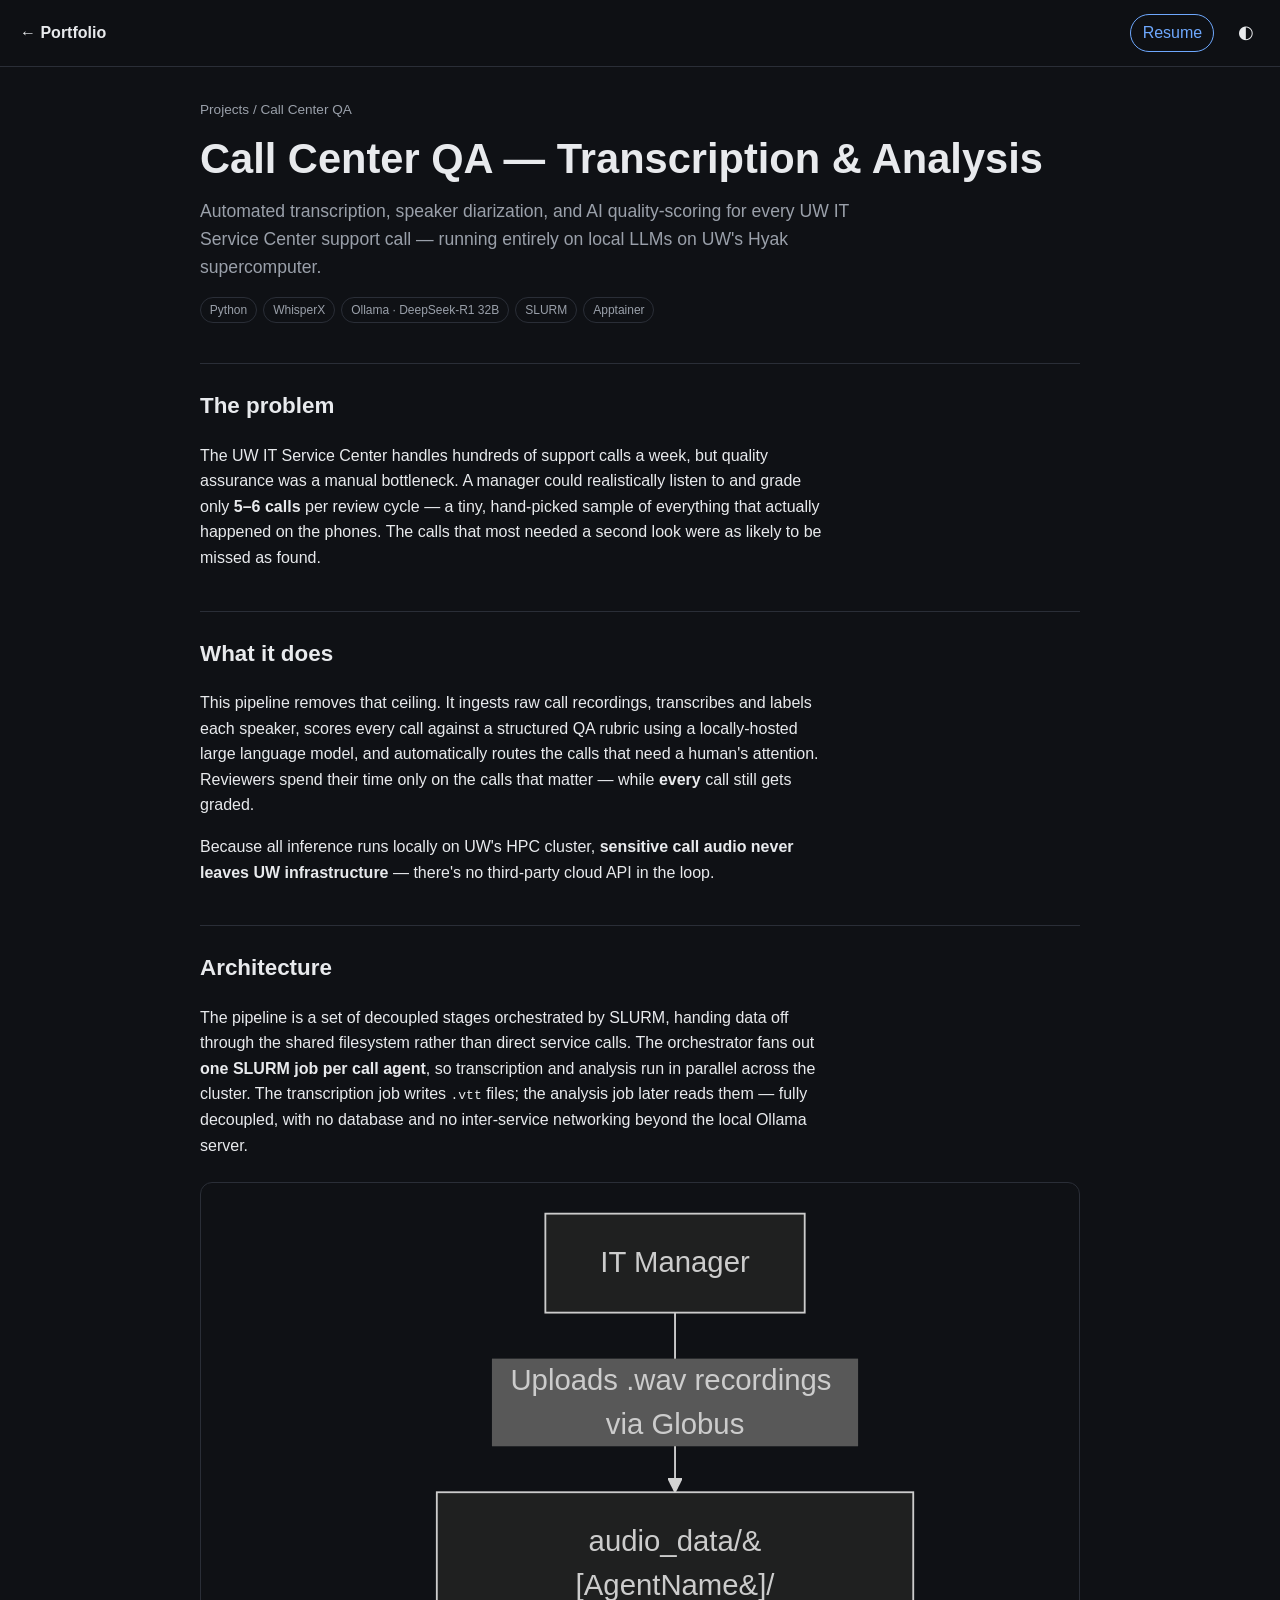
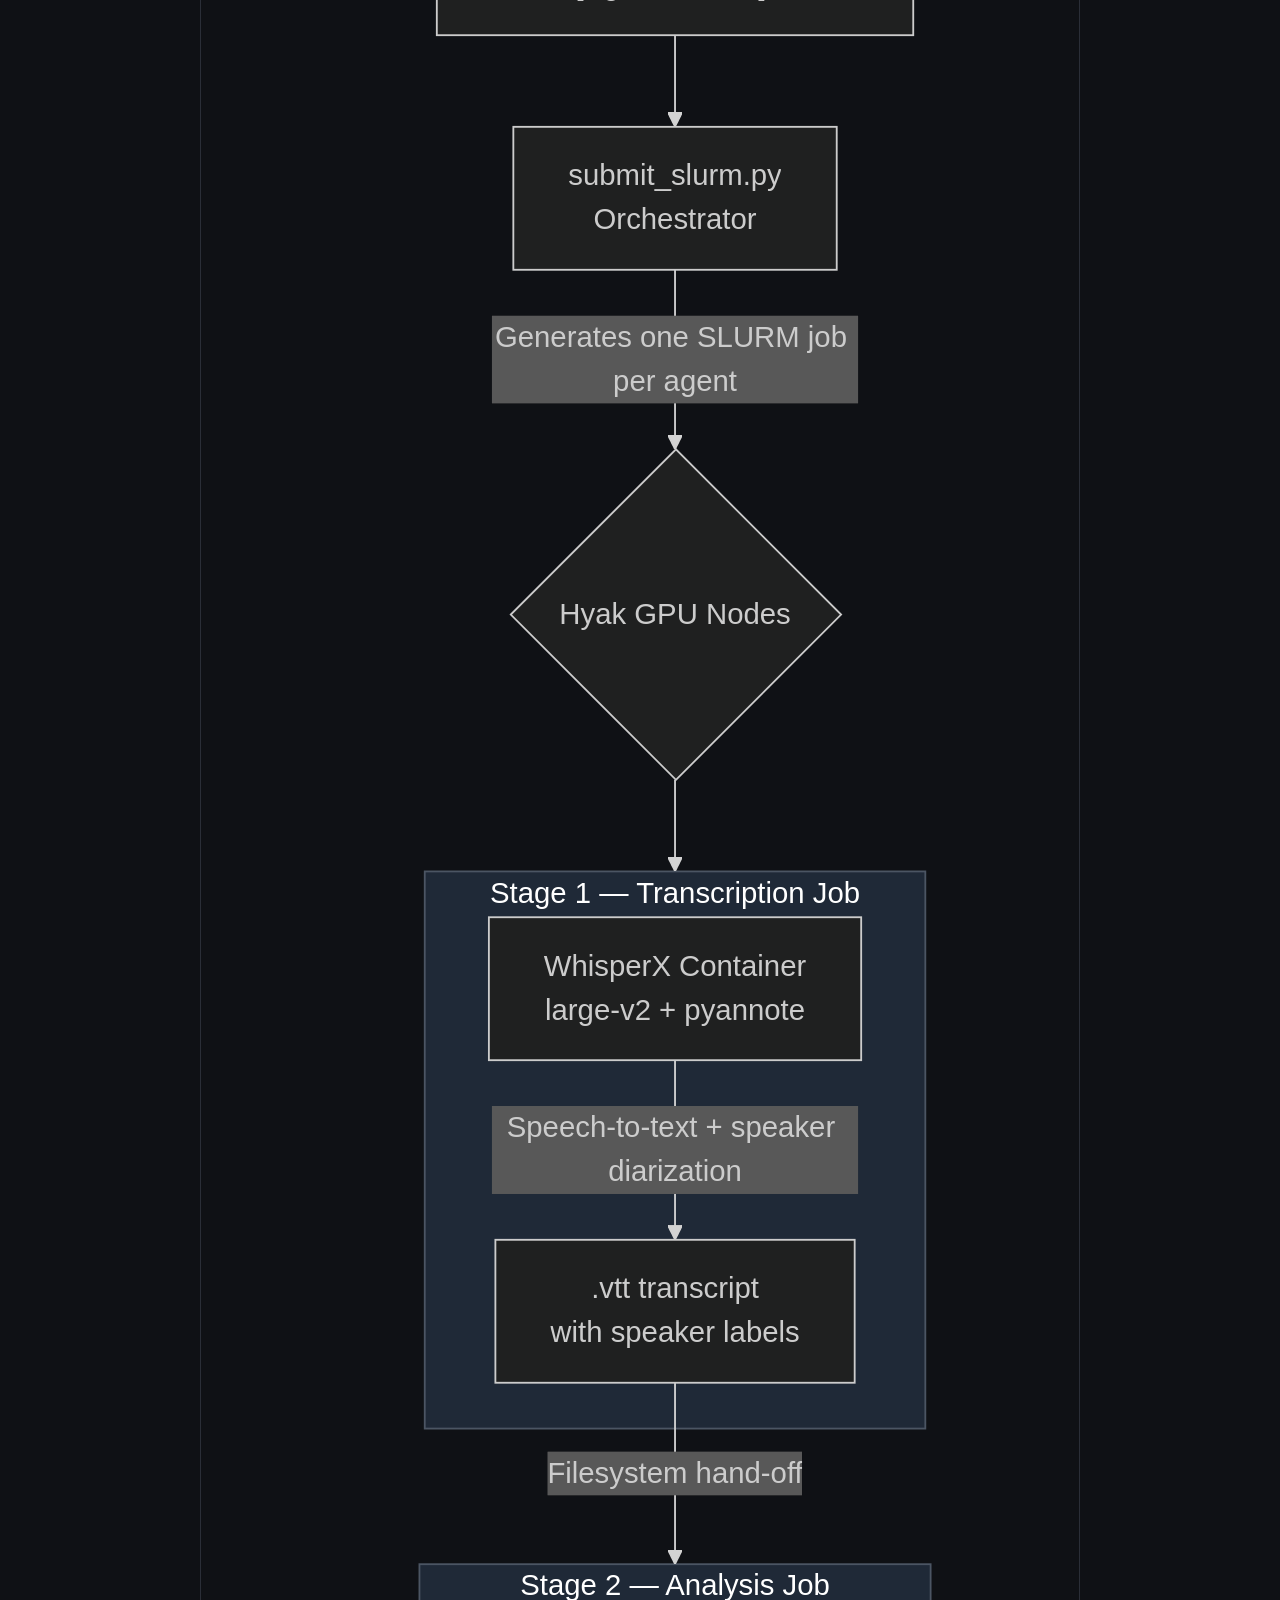
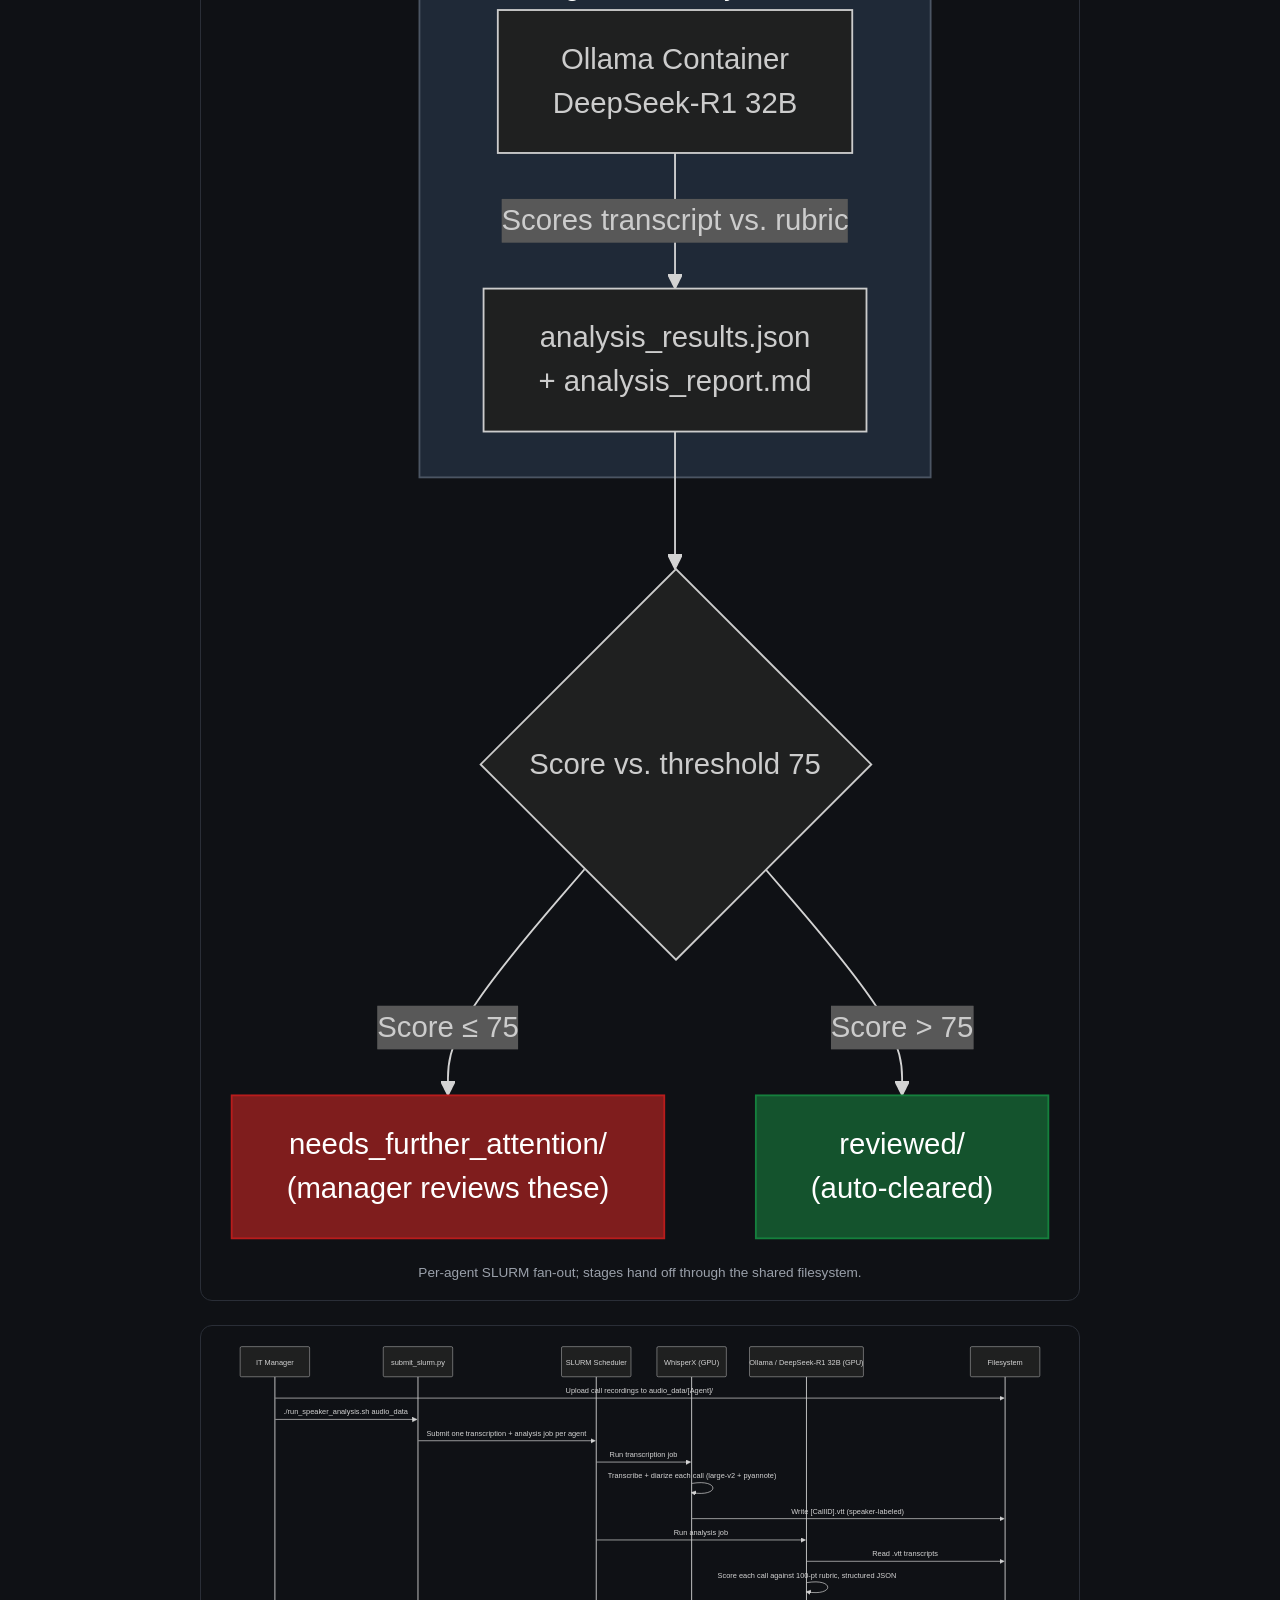
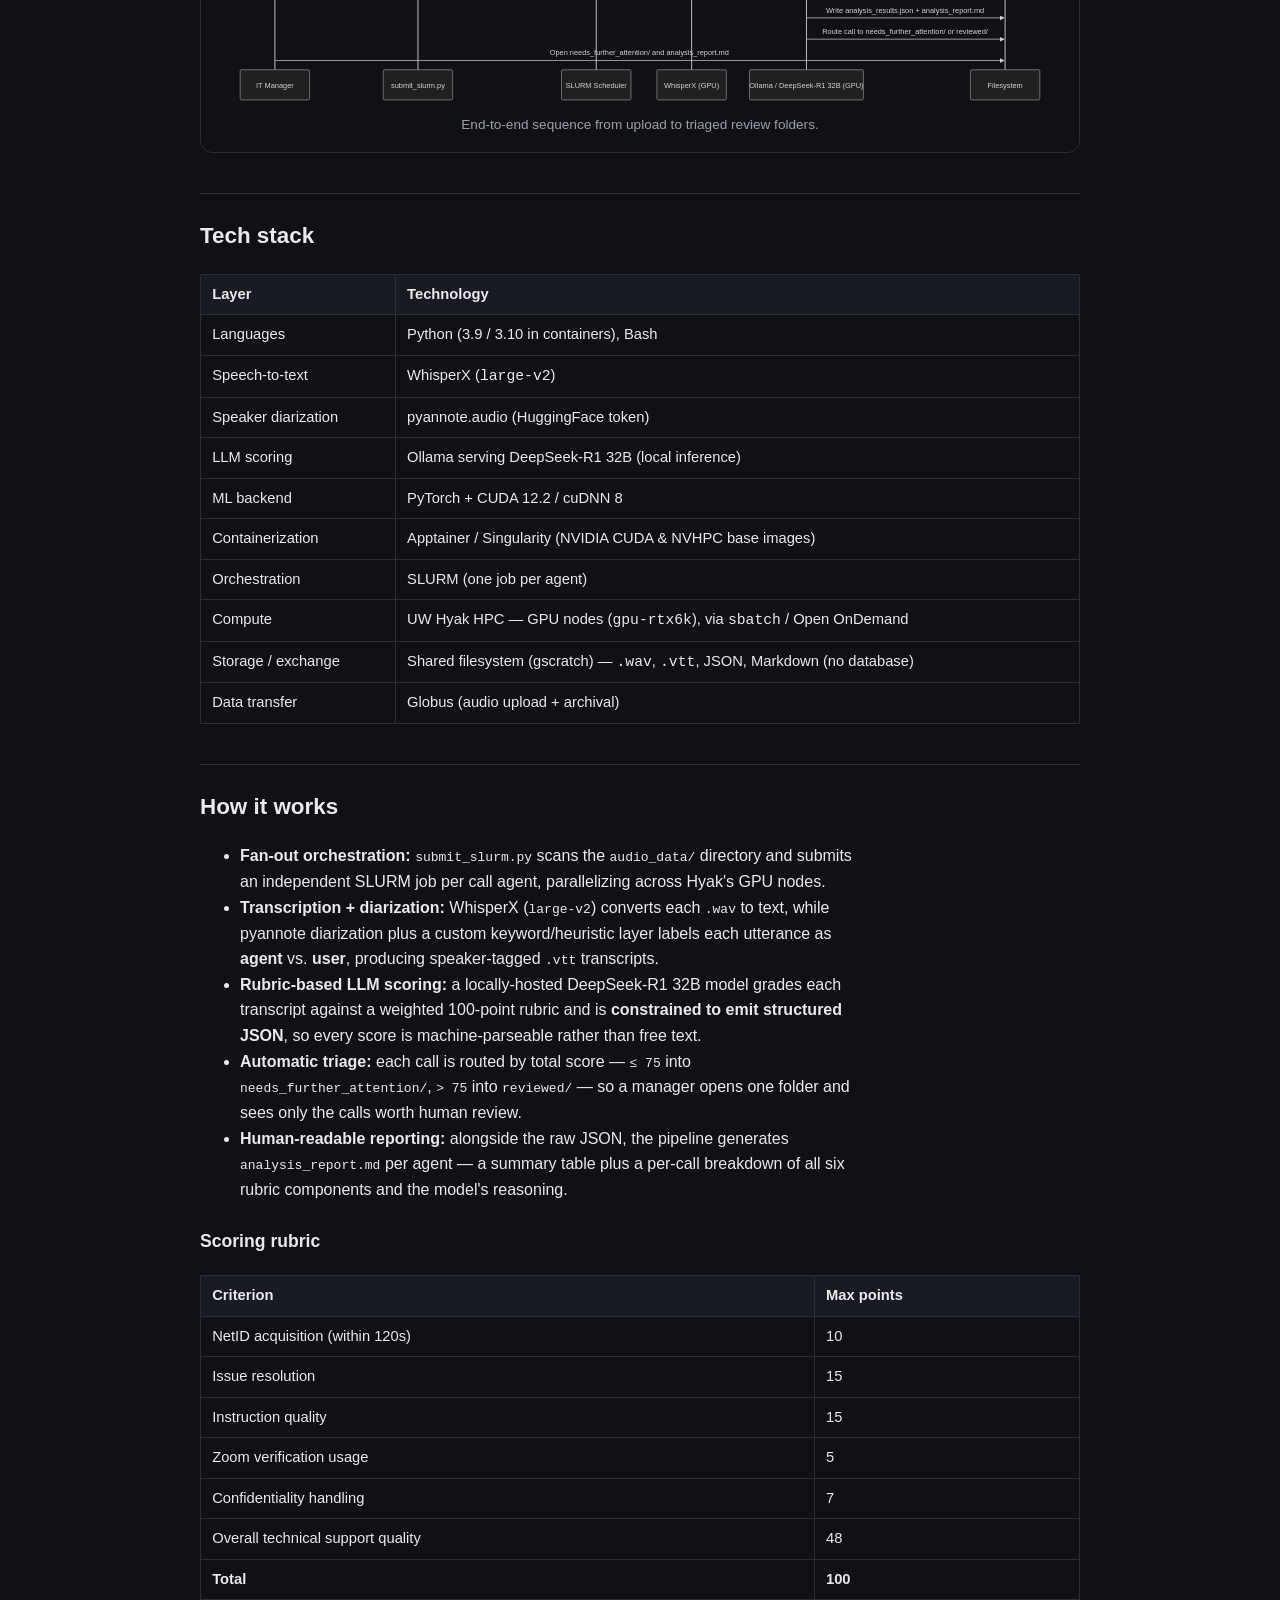
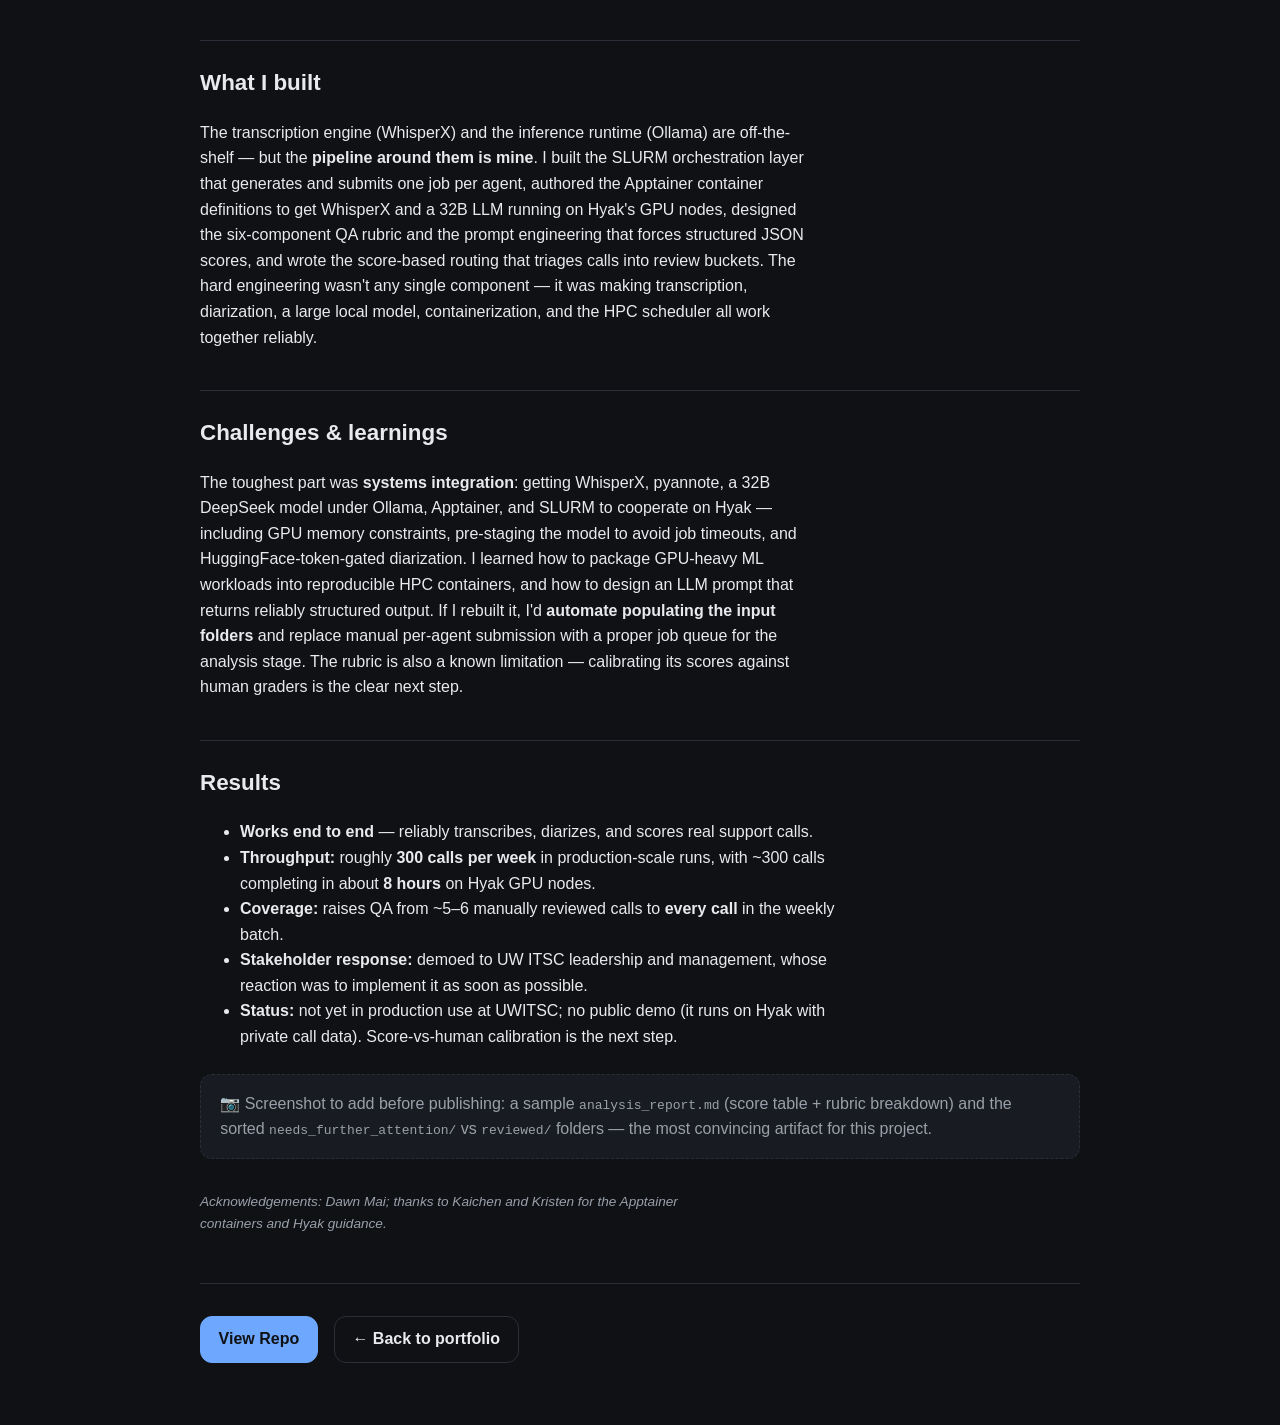
==== projects/call-center-qa.html @ 1a4c7a89 "feat: call-analysis case study page" ====
<!DOCTYPE html>
<html lang="en" data-theme="dark">
<head>
  <meta charset="UTF-8" />
  <meta name="viewport" content="width=device-width, initial-scale=1.0" />
  <title>Call Center QA — Transcription &amp; Analysis — Huy Nguyen</title>
  <meta name="description" content="Automated transcription, speaker diarization, and AI quality-scoring for every UW IT Service Center support call, running on local LLMs on UW's Hyak supercomputer." />
  <link rel="icon" href="../assets/favicon.svg" type="image/svg+xml" />
  <link rel="stylesheet" href="../style.css" />
</head>
<body>
  <header class="nav subnav">
    <a class="nav__brand" href="../index.html#projects">← Portfolio</a>
    <nav class="nav__links">
      <a class="nav__resume" href="../resume.pdf" download>Resume</a>
      <button id="theme-toggle" class="nav__theme" aria-label="Toggle color theme">◐</button>
    </nav>
  </header>

  <main id="top" class="case">
    <p class="case__eyebrow"><a href="../index.html#projects">Projects</a> / Call Center QA</p>
    <h1>Call Center QA — Transcription &amp; Analysis</h1>
    <p class="case__subtitle">Automated transcription, speaker diarization, and AI quality-scoring for every UW IT Service Center support call — running entirely on local LLMs on UW's Hyak supercomputer.</p>
    <ul class="card__tags case__tags">
      <li>Python</li><li>WhisperX</li><li>Ollama · DeepSeek-R1 32B</li><li>SLURM</li><li>Apptainer</li>
    </ul>

    <h2>The problem</h2>
    <p>
      The UW IT Service Center handles hundreds of support calls a week, but quality
      assurance was a manual bottleneck. A manager could realistically listen to and
      grade only <strong>5–6 calls</strong> per review cycle — a tiny, hand-picked
      sample of everything that actually happened on the phones. The calls that most
      needed a second look were as likely to be missed as found.
    </p>

    <h2>What it does</h2>
    <p>
      This pipeline removes that ceiling. It ingests raw call recordings, transcribes
      and labels each speaker, scores every call against a structured QA rubric using
      a locally-hosted large language model, and automatically routes the calls that
      need a human's attention. Reviewers spend their time only on the calls that
      matter — while <strong>every</strong> call still gets graded.
    </p>
    <p>
      Because all inference runs locally on UW's HPC cluster,
      <strong>sensitive call audio never leaves UW infrastructure</strong> — there's
      no third-party cloud API in the loop.
    </p>

    <h2>Architecture</h2>
    <p>
      The pipeline is a set of decoupled stages orchestrated by SLURM, handing data
      off through the shared filesystem rather than direct service calls. The
      orchestrator fans out <strong>one SLURM job per call agent</strong>, so
      transcription and analysis run in parallel across the cluster. The transcription
      job writes <code>.vtt</code> files; the analysis job later reads them — fully
      decoupled, with no database and no inter-service networking beyond the local
      Ollama server.
    </p>
    <figure class="diagram">
      <img src="diagrams/call-pipeline.svg" alt="Pipeline: recordings uploaded via Globus to per-agent folders, a SLURM orchestrator fans out one job per agent, WhisperX transcribes and diarizes, Ollama running DeepSeek-R1 32B scores against a rubric, and calls are routed by score into needs_further_attention or reviewed folders." />
      <figcaption>Per-agent SLURM fan-out; stages hand off through the shared filesystem.</figcaption>
    </figure>
    <figure class="diagram">
      <img src="diagrams/call-sequence.svg" alt="Sequence: the manager uploads recordings and runs the pipeline; SLURM runs the transcription job (WhisperX writes speaker-labeled VTT) then the analysis job (DeepSeek-R1 scores each transcript to JSON and routes it); the manager opens the flagged folder and report." />
      <figcaption>End-to-end sequence from upload to triaged review folders.</figcaption>
    </figure>

    <h2>Tech stack</h2>
    <table>
      <thead><tr><th>Layer</th><th>Technology</th></tr></thead>
      <tbody>
        <tr><td>Languages</td><td>Python (3.9 / 3.10 in containers), Bash</td></tr>
        <tr><td>Speech-to-text</td><td>WhisperX (<code>large-v2</code>)</td></tr>
        <tr><td>Speaker diarization</td><td>pyannote.audio (HuggingFace token)</td></tr>
        <tr><td>LLM scoring</td><td>Ollama serving DeepSeek-R1 32B (local inference)</td></tr>
        <tr><td>ML backend</td><td>PyTorch + CUDA 12.2 / cuDNN 8</td></tr>
        <tr><td>Containerization</td><td>Apptainer / Singularity (NVIDIA CUDA &amp; NVHPC base images)</td></tr>
        <tr><td>Orchestration</td><td>SLURM (one job per agent)</td></tr>
        <tr><td>Compute</td><td>UW Hyak HPC — GPU nodes (<code>gpu-rtx6k</code>), via <code>sbatch</code> / Open OnDemand</td></tr>
        <tr><td>Storage / exchange</td><td>Shared filesystem (gscratch) — <code>.wav</code>, <code>.vtt</code>, JSON, Markdown (no database)</td></tr>
        <tr><td>Data transfer</td><td>Globus (audio upload + archival)</td></tr>
      </tbody>
    </table>

    <h2>How it works</h2>
    <ul>
      <li><strong>Fan-out orchestration:</strong> <code>submit_slurm.py</code> scans the <code>audio_data/</code> directory and submits an independent SLURM job per call agent, parallelizing across Hyak's GPU nodes.</li>
      <li><strong>Transcription + diarization:</strong> WhisperX (<code>large-v2</code>) converts each <code>.wav</code> to text, while pyannote diarization plus a custom keyword/heuristic layer labels each utterance as <strong>agent</strong> vs. <strong>user</strong>, producing speaker-tagged <code>.vtt</code> transcripts.</li>
      <li><strong>Rubric-based LLM scoring:</strong> a locally-hosted DeepSeek-R1 32B model grades each transcript against a weighted 100-point rubric and is <strong>constrained to emit structured JSON</strong>, so every score is machine-parseable rather than free text.</li>
      <li><strong>Automatic triage:</strong> each call is routed by total score — <code>≤ 75</code> into <code>needs_further_attention/</code>, <code>&gt; 75</code> into <code>reviewed/</code> — so a manager opens one folder and sees only the calls worth human review.</li>
      <li><strong>Human-readable reporting:</strong> alongside the raw JSON, the pipeline generates <code>analysis_report.md</code> per agent — a summary table plus a per-call breakdown of all six rubric components and the model's reasoning.</li>
    </ul>

    <h3>Scoring rubric</h3>
    <table>
      <thead><tr><th>Criterion</th><th>Max points</th></tr></thead>
      <tbody>
        <tr><td>NetID acquisition (within 120s)</td><td>10</td></tr>
        <tr><td>Issue resolution</td><td>15</td></tr>
        <tr><td>Instruction quality</td><td>15</td></tr>
        <tr><td>Zoom verification usage</td><td>5</td></tr>
        <tr><td>Confidentiality handling</td><td>7</td></tr>
        <tr><td>Overall technical support quality</td><td>48</td></tr>
        <tr><td><strong>Total</strong></td><td><strong>100</strong></td></tr>
      </tbody>
    </table>

    <h2>What I built</h2>
    <p>
      The transcription engine (WhisperX) and the inference runtime (Ollama) are
      off-the-shelf — but the <strong>pipeline around them is mine</strong>. I built
      the SLURM orchestration layer that generates and submits one job per agent,
      authored the Apptainer container definitions to get WhisperX and a 32B LLM
      running on Hyak's GPU nodes, designed the six-component QA rubric and the prompt
      engineering that forces structured JSON scores, and wrote the score-based routing
      that triages calls into review buckets. The hard engineering wasn't any single
      component — it was making transcription, diarization, a large local model,
      containerization, and the HPC scheduler all work together reliably.
    </p>

    <h2>Challenges &amp; learnings</h2>
    <p>
      The toughest part was <strong>systems integration</strong>: getting WhisperX,
      pyannote, a 32B DeepSeek model under Ollama, Apptainer, and SLURM to cooperate on
      Hyak — including GPU memory constraints, pre-staging the model to avoid job
      timeouts, and HuggingFace-token-gated diarization. I learned how to package
      GPU-heavy ML workloads into reproducible HPC containers, and how to design an LLM
      prompt that returns reliably structured output. If I rebuilt it, I'd
      <strong>automate populating the input folders</strong> and replace manual
      per-agent submission with a proper job queue for the analysis stage. The rubric
      is also a known limitation — calibrating its scores against human graders is the
      clear next step.
    </p>

    <h2>Results</h2>
    <ul>
      <li><strong>Works end to end</strong> — reliably transcribes, diarizes, and scores real support calls.</li>
      <li><strong>Throughput:</strong> roughly <strong>300 calls per week</strong> in production-scale runs, with ~300 calls completing in about <strong>8 hours</strong> on Hyak GPU nodes.</li>
      <li><strong>Coverage:</strong> raises QA from ~5–6 manually reviewed calls to <strong>every call</strong> in the weekly batch.</li>
      <li><strong>Stakeholder response:</strong> demoed to UW ITSC leadership and management, whose reaction was to implement it as soon as possible.</li>
      <li><strong>Status:</strong> not yet in production use at UWITSC; no public demo (it runs on Hyak with private call data). Score-vs-human calibration is the next step.</li>
    </ul>

    <div class="case__placeholder">📷 Screenshot to add before publishing: a sample <code>analysis_report.md</code> (score table + rubric breakdown) and the sorted <code>needs_further_attention/</code> vs <code>reviewed/</code> folders — the most convincing artifact for this project.</div>

    <p class="case__ack">Acknowledgements: Dawn Mai; thanks to Kaichen and Kristen for the Apptainer containers and Hyak guidance.</p>

    <footer class="case__foot">
      <a class="btn btn--primary" href="https://github.com/hiiamhuy/uwitsc-call-analysis">View Repo</a>
      <a class="btn" href="../index.html#projects">← Back to portfolio</a>
    </footer>
  </main>

  <script src="../main.js"></script>
</body>
</html>
---- style.css ----
:root {
  --max-width: 920px;
  --accent: #6ea8fe;
  --radius: 12px;
  --gap: 1.5rem;
  font-family: -apple-system, BlinkMacSystemFont, "Segoe UI", Roboto, Helvetica, Arial, sans-serif;
}

html[data-theme="dark"] {
  --bg: #0f1115;
  --surface: #181b22;
  --text: #e8eaed;
  --muted: #9aa0aa;
  --border: #2a2e37;
}
html[data-theme="light"] {
  --bg: #ffffff;
  --surface: #f5f6f8;
  --text: #1a1d22;
  --muted: #5b616b;
  --border: #e2e5ea;
}

* { box-sizing: border-box; }
body {
  margin: 0;
  background: var(--bg);
  color: var(--text);
  line-height: 1.6;
}
a { color: var(--accent); text-decoration: none; }
a:hover { text-decoration: underline; }

/* NAV */
.nav {
  position: sticky; top: 0; z-index: 10;
  display: flex; justify-content: space-between; align-items: center;
  padding: 0.9rem 1.25rem;
  background: color-mix(in srgb, var(--bg) 85%, transparent);
  backdrop-filter: blur(8px);
  border-bottom: 1px solid var(--border);
}
.nav__brand { font-weight: 700; color: var(--text); }
.nav__links { display: flex; align-items: center; gap: 1.1rem; }
.nav__resume { border: 1px solid var(--accent); padding: 0.3rem 0.7rem; border-radius: 999px; }
.nav__theme { background: none; border: none; color: var(--text); font-size: 1.1rem; cursor: pointer; }

/* LAYOUT */
main, .footer { max-width: var(--max-width); margin: 0 auto; padding: 0 1.25rem; }
section { padding: 4rem 0 2rem; }
.section__title { font-size: 1.5rem; margin-bottom: 1.25rem; }

/* HERO */
.hero { padding-top: 5rem; }
.hero__eyebrow { color: var(--muted); margin: 0; }
.hero__name { font-size: clamp(2.2rem, 6vw, 3.5rem); margin: 0.2rem 0; }
.hero__title { font-size: 1.3rem; color: var(--accent); margin: 0; }
.hero__tagline { color: var(--muted); max-width: 40ch; }
.hero__actions { display: flex; gap: 0.8rem; margin: 1.5rem 0; flex-wrap: wrap; }
.hero__links { display: flex; gap: 1.2rem; list-style: none; padding: 0; }

.btn {
  display: inline-block; padding: 0.6rem 1.1rem; border-radius: var(--radius);
  border: 1px solid var(--border); color: var(--text); font-weight: 600;
}
.btn:hover { text-decoration: none; border-color: var(--accent); }
.btn--primary { background: var(--accent); color: #0f1115; border-color: var(--accent); }

/* PROJECTS */
.projects__grid {
  display: grid; gap: var(--gap);
  grid-template-columns: repeat(auto-fill, minmax(260px, 1fr));
}
.card {
  background: var(--surface); border: 1px solid var(--border);
  border-radius: var(--radius); overflow: hidden;
  display: flex; flex-direction: column; transition: transform .15s ease, border-color .15s ease;
}
.card:hover { transform: translateY(-3px); border-color: var(--accent); }
.card__media img { width: 100%; aspect-ratio: 16/9; object-fit: cover; display: block; background: var(--border); }
.card__body { padding: 1rem; display: flex; flex-direction: column; gap: 0.6rem; flex: 1; }
.card__title { margin: 0; }
.card__desc { color: var(--muted); margin: 0; flex: 1; }
.card__tags { display: flex; flex-wrap: wrap; gap: 0.4rem; list-style: none; padding: 0; margin: 0; }
.card__tags li { font-size: 0.75rem; padding: 0.15rem 0.55rem; border: 1px solid var(--border); border-radius: 999px; color: var(--muted); }
.card__links { display: flex; gap: 1rem; }

/* SKILLS */
.skills__groups { display: grid; gap: var(--gap); grid-template-columns: repeat(auto-fit, minmax(180px, 1fr)); }
.skills__group ul { list-style: none; padding: 0; color: var(--muted); }
.skills__group h3 { margin-bottom: 0.5rem; }

/* FOOTER */
.footer { padding: 3rem 1.25rem 4rem; border-top: 1px solid var(--border); margin-top: 3rem; }
.footer__links { display: flex; flex-wrap: wrap; gap: 1.2rem; list-style: none; padding: 0; }
.footer__note { color: var(--muted); font-size: 0.85rem; }

@media (max-width: 520px) {
  .nav__links { gap: 0.7rem; font-size: 0.9rem; }
}

/* EXPERIENCE */
.timeline { display: flex; flex-direction: column; gap: 1.5rem; }
.timeline__item { border-left: 2px solid var(--border); padding-left: 1.1rem; }
.timeline__head { display: flex; flex-wrap: wrap; justify-content: space-between; align-items: baseline; gap: 0.3rem; }
.timeline__role { margin: 0; font-size: 1.05rem; }
.timeline__org { color: var(--accent); }
.timeline__dates { color: var(--muted); font-size: 0.85rem; white-space: nowrap; }
.timeline__points { margin: 0.4rem 0 0; padding-left: 1.1rem; color: var(--muted); }
.timeline__earlier { color: var(--muted); font-size: 0.9rem; margin-top: 0.5rem; }

/* CARD BANNER (placeholder until real screenshots are added) */
.card__media {
  aspect-ratio: 16 / 9; display: flex; align-items: flex-end; padding: 0.8rem;
  background: linear-gradient(135deg, color-mix(in srgb, var(--accent) 35%, var(--surface)), var(--surface));
}
.card__media span { font-weight: 700; color: var(--text); font-size: 0.95rem; }

/* ALSO BUILT */
.also__list { list-style: none; padding: 0; margin: 0; display: grid; gap: 0.8rem; }
.also__list li { color: var(--muted); padding-left: 1.2rem; position: relative; }
.also__list li::before { content: "\25B9"; position: absolute; left: 0; color: var(--accent); }
.also__list strong { color: var(--text); font-weight: 600; }

/* CASE STUDY PAGES */
.subnav .nav__brand { font-weight: 600; }
.case { padding-top: 2rem; padding-bottom: 4rem; }
.case__eyebrow { color: var(--muted); font-size: 0.85rem; margin: 0; }
.case__eyebrow a { color: var(--muted); }
.case h1 { font-size: clamp(1.8rem, 5vw, 2.6rem); margin: 0.3rem 0; }
.case__subtitle { color: var(--muted); font-size: 1.1rem; max-width: 65ch; margin: 0.2rem 0 0; }
.case__tags { margin: 1rem 0 2rem; }
.case h2 { font-size: 1.4rem; margin-top: 2.5rem; border-top: 1px solid var(--border); padding-top: 1.5rem; }
.case h3 { font-size: 1.1rem; margin-top: 1.5rem; }
.case p, .case li { max-width: 70ch; }
.case table { width: 100%; border-collapse: collapse; margin: 1.25rem 0; font-size: 0.92rem; }
.case th, .case td { border: 1px solid var(--border); padding: 0.5rem 0.7rem; text-align: left; vertical-align: top; }
.case th { background: var(--surface); }
.diagram { background: #0f1115; border: 1px solid var(--border); border-radius: var(--radius); padding: 1rem; margin: 1.5rem 0; overflow-x: auto; }
.diagram img { max-width: 100%; height: auto; display: block; margin: 0 auto; }
.diagram figcaption { color: var(--muted); font-size: 0.85rem; text-align: center; margin-top: 0.6rem; }
.case__placeholder { border: 1px dashed var(--border); border-radius: var(--radius); padding: 1rem 1.2rem; color: var(--muted); background: var(--surface); margin: 1.5rem 0; }
.case__foot { display: flex; gap: 1rem; flex-wrap: wrap; margin-top: 3rem; border-top: 1px solid var(--border); padding-top: 2rem; }
.case__ack { color: var(--muted); font-size: 0.85rem; font-style: italic; margin-top: 2rem; }
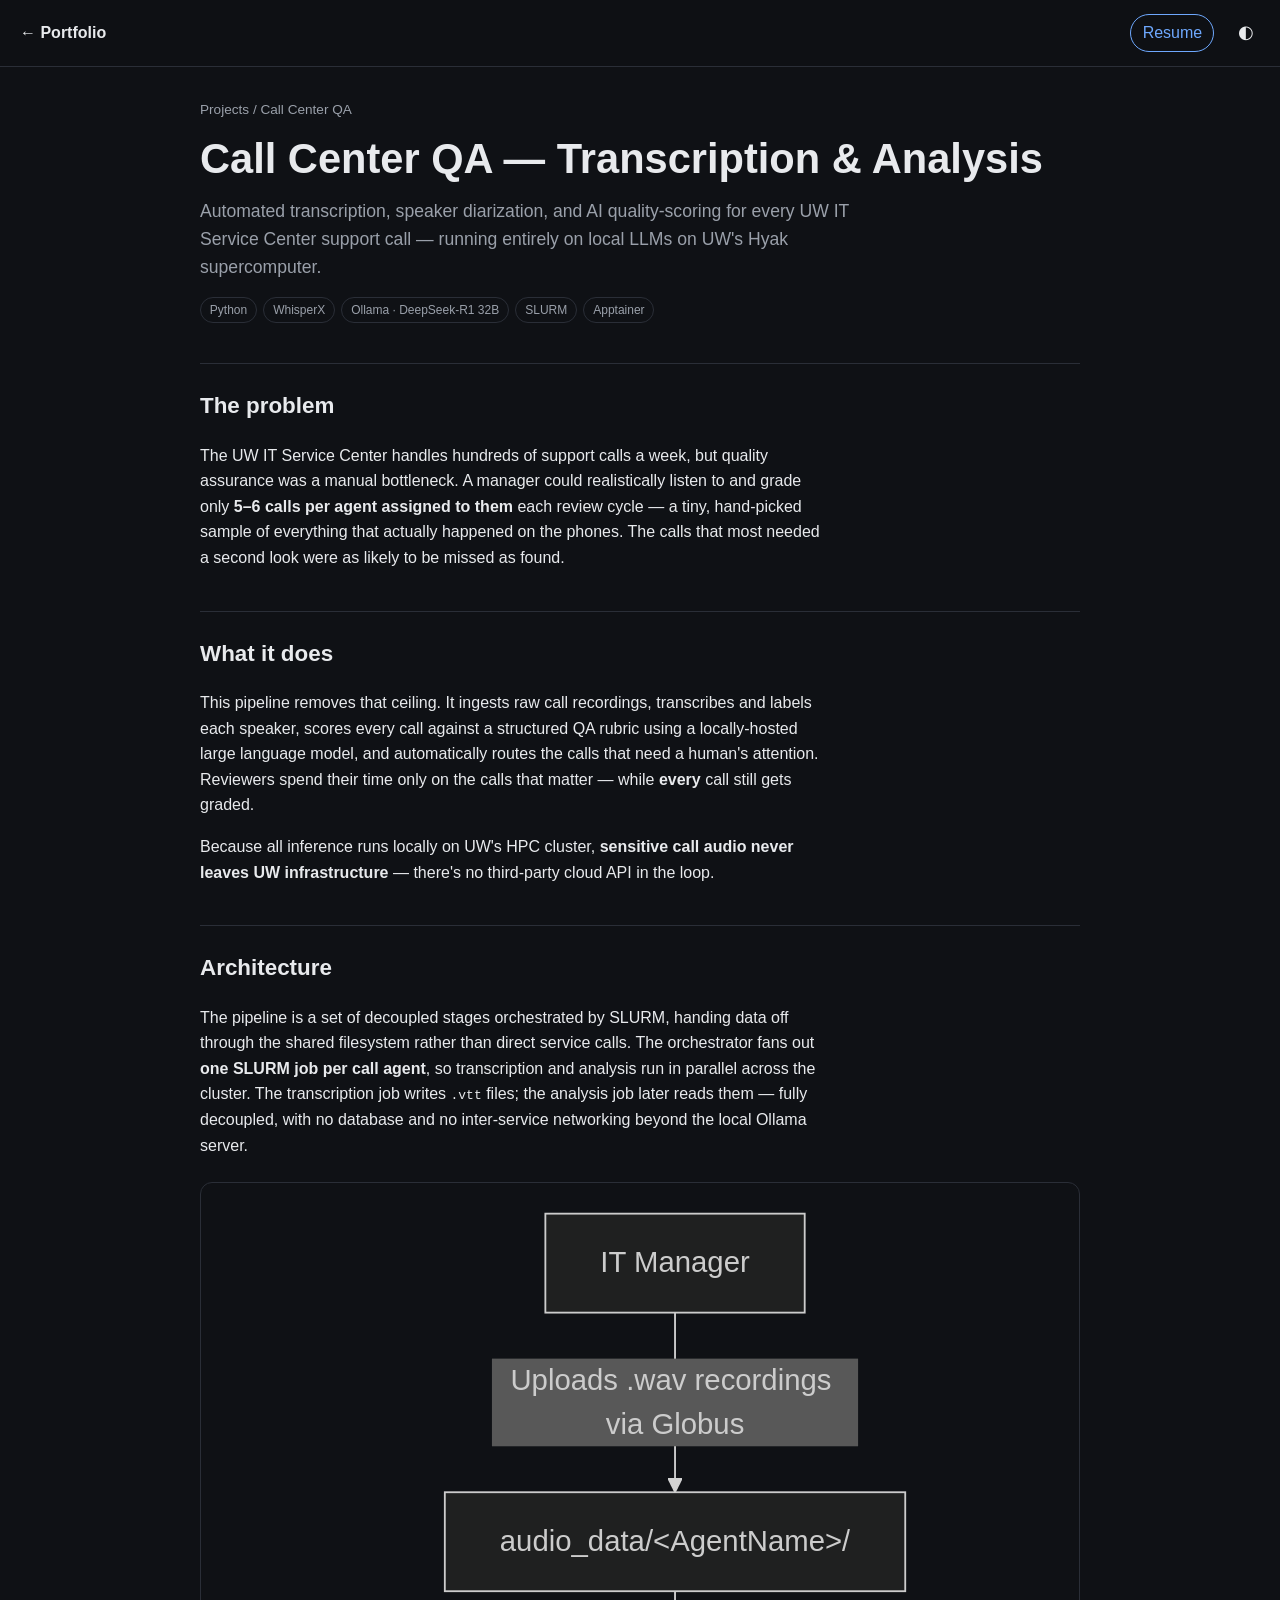
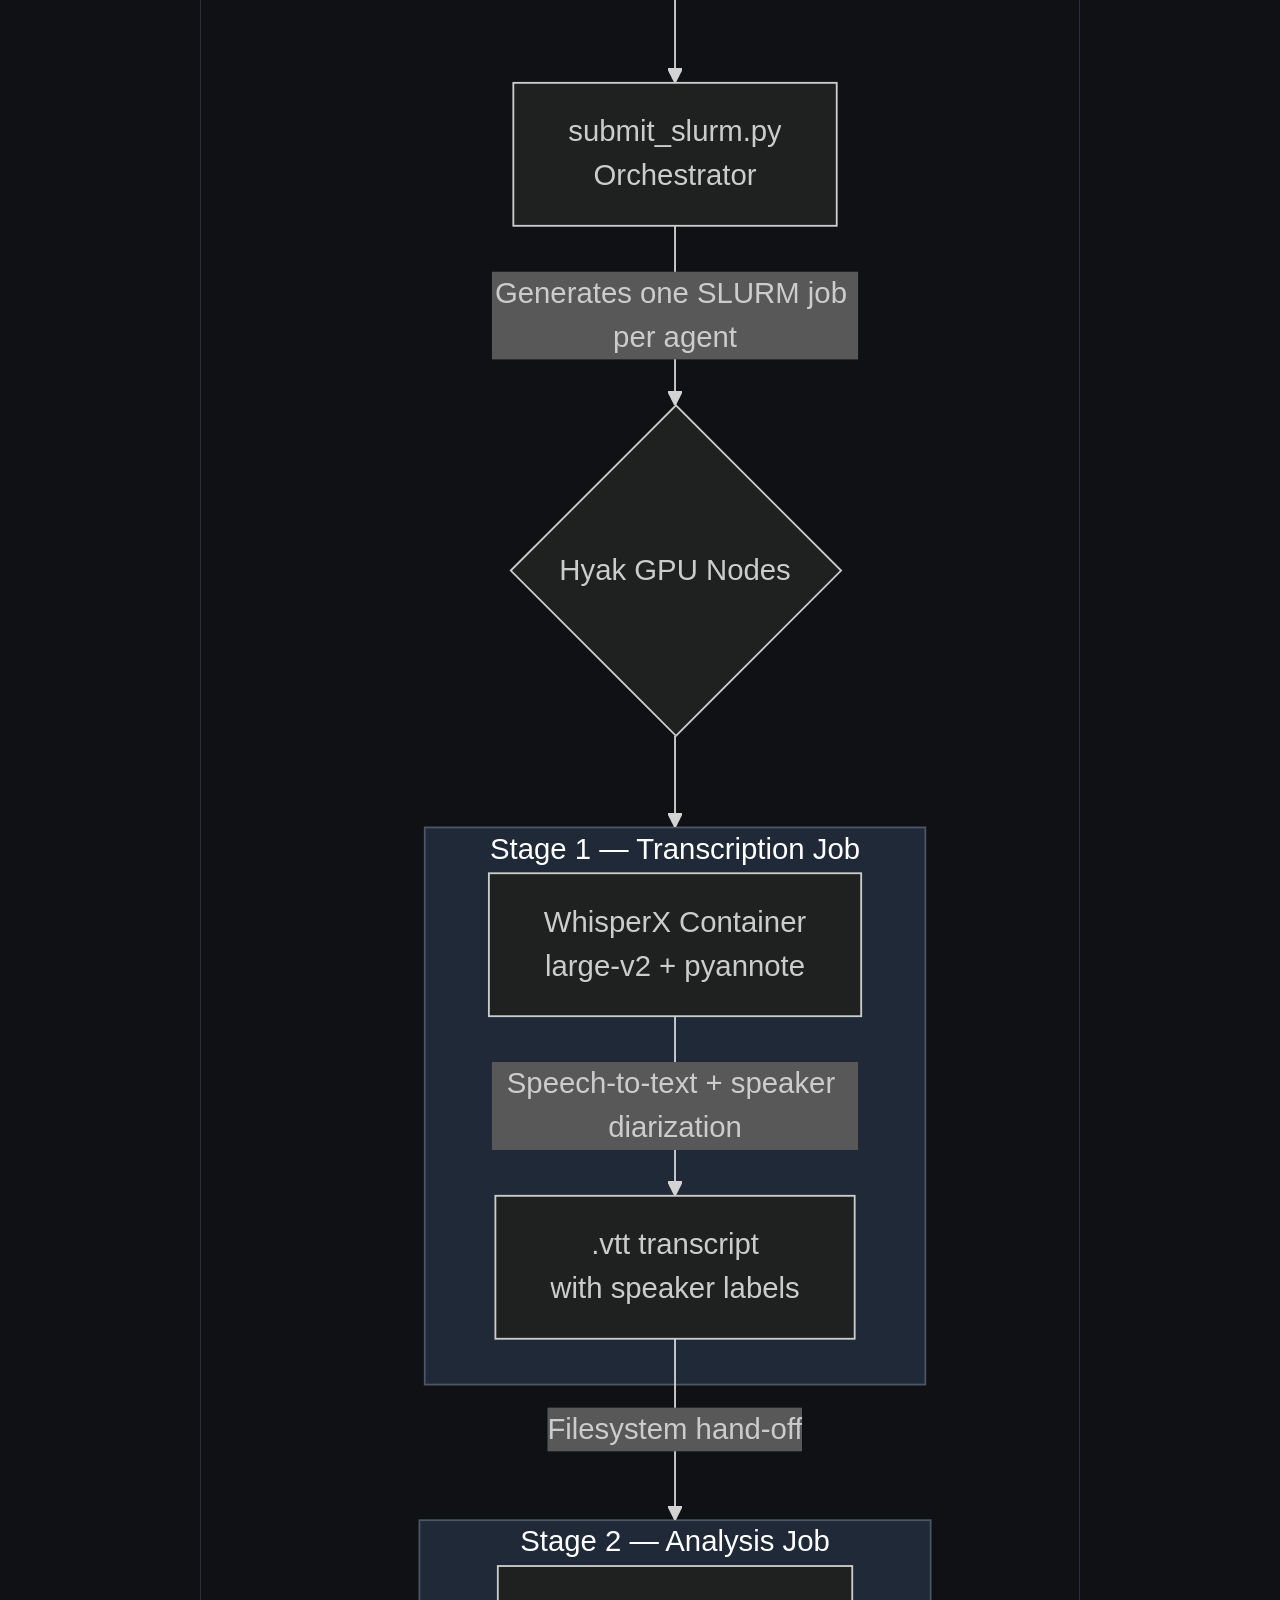
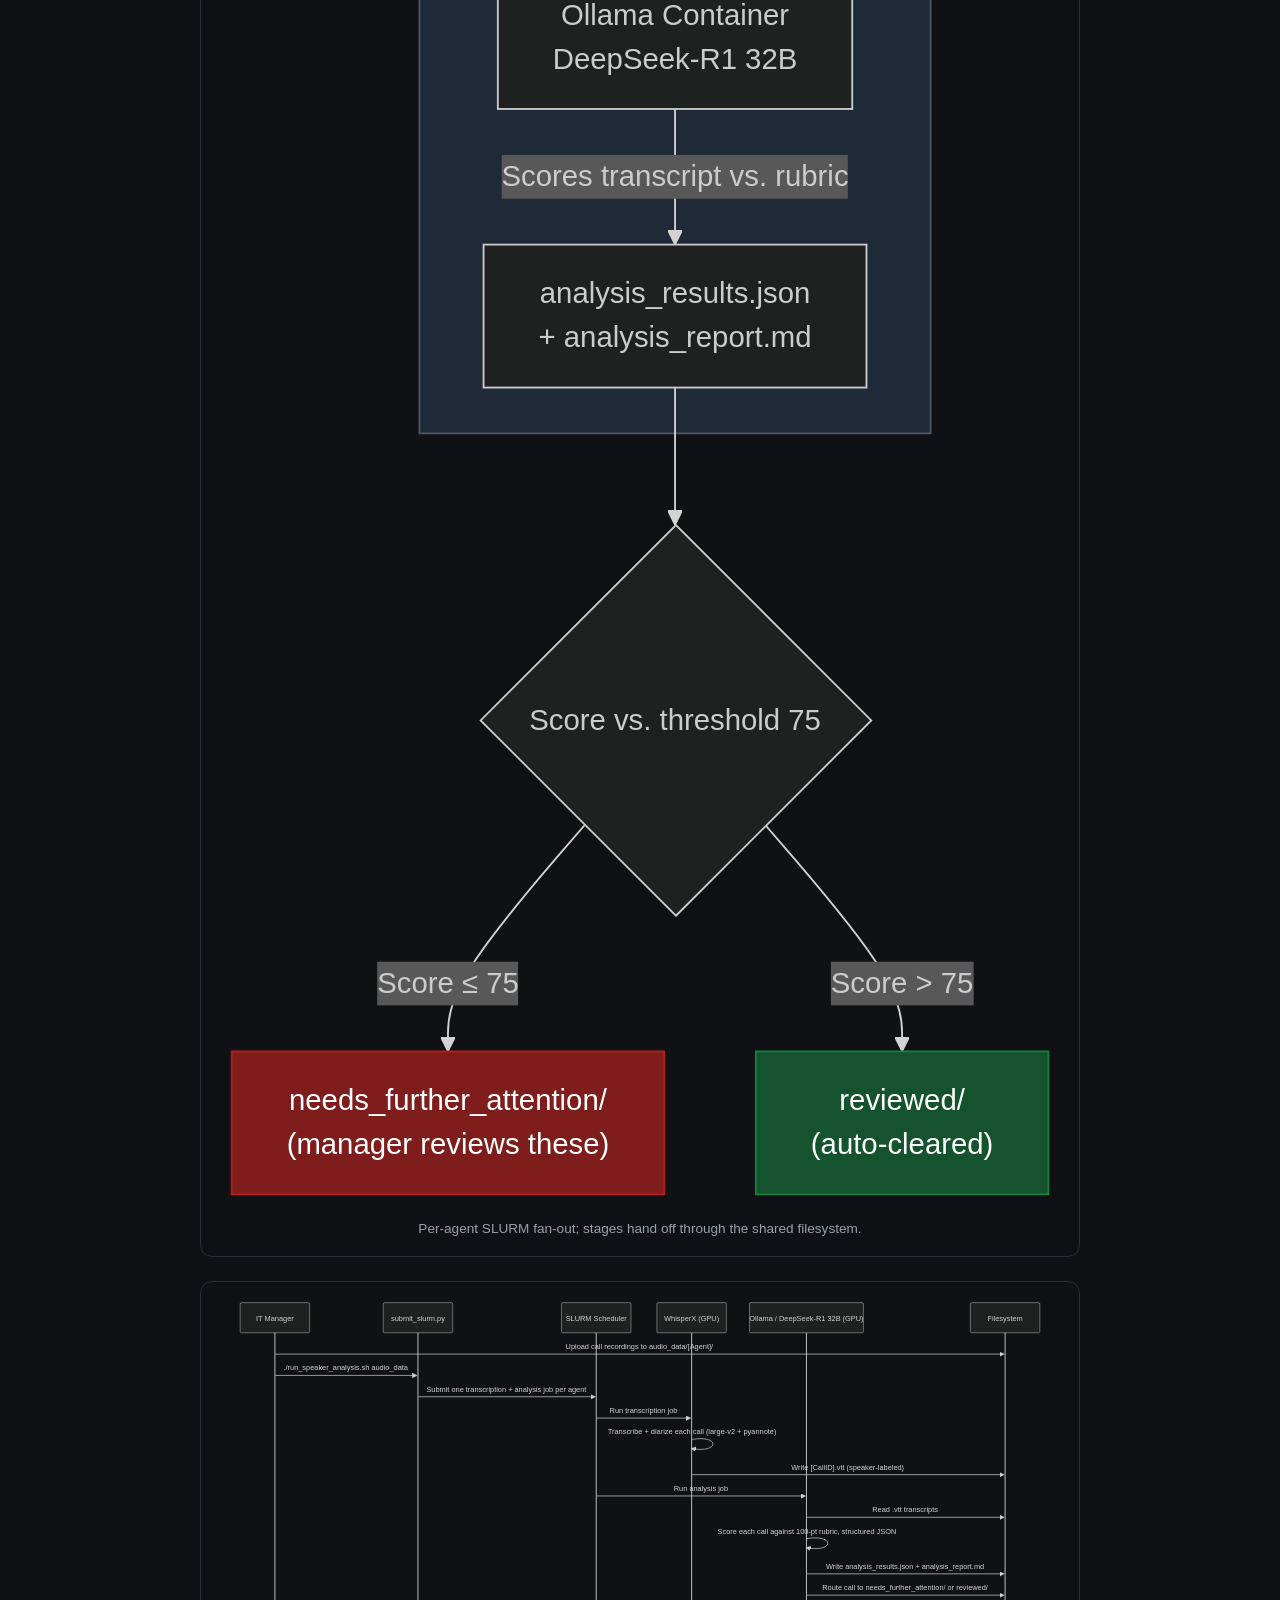
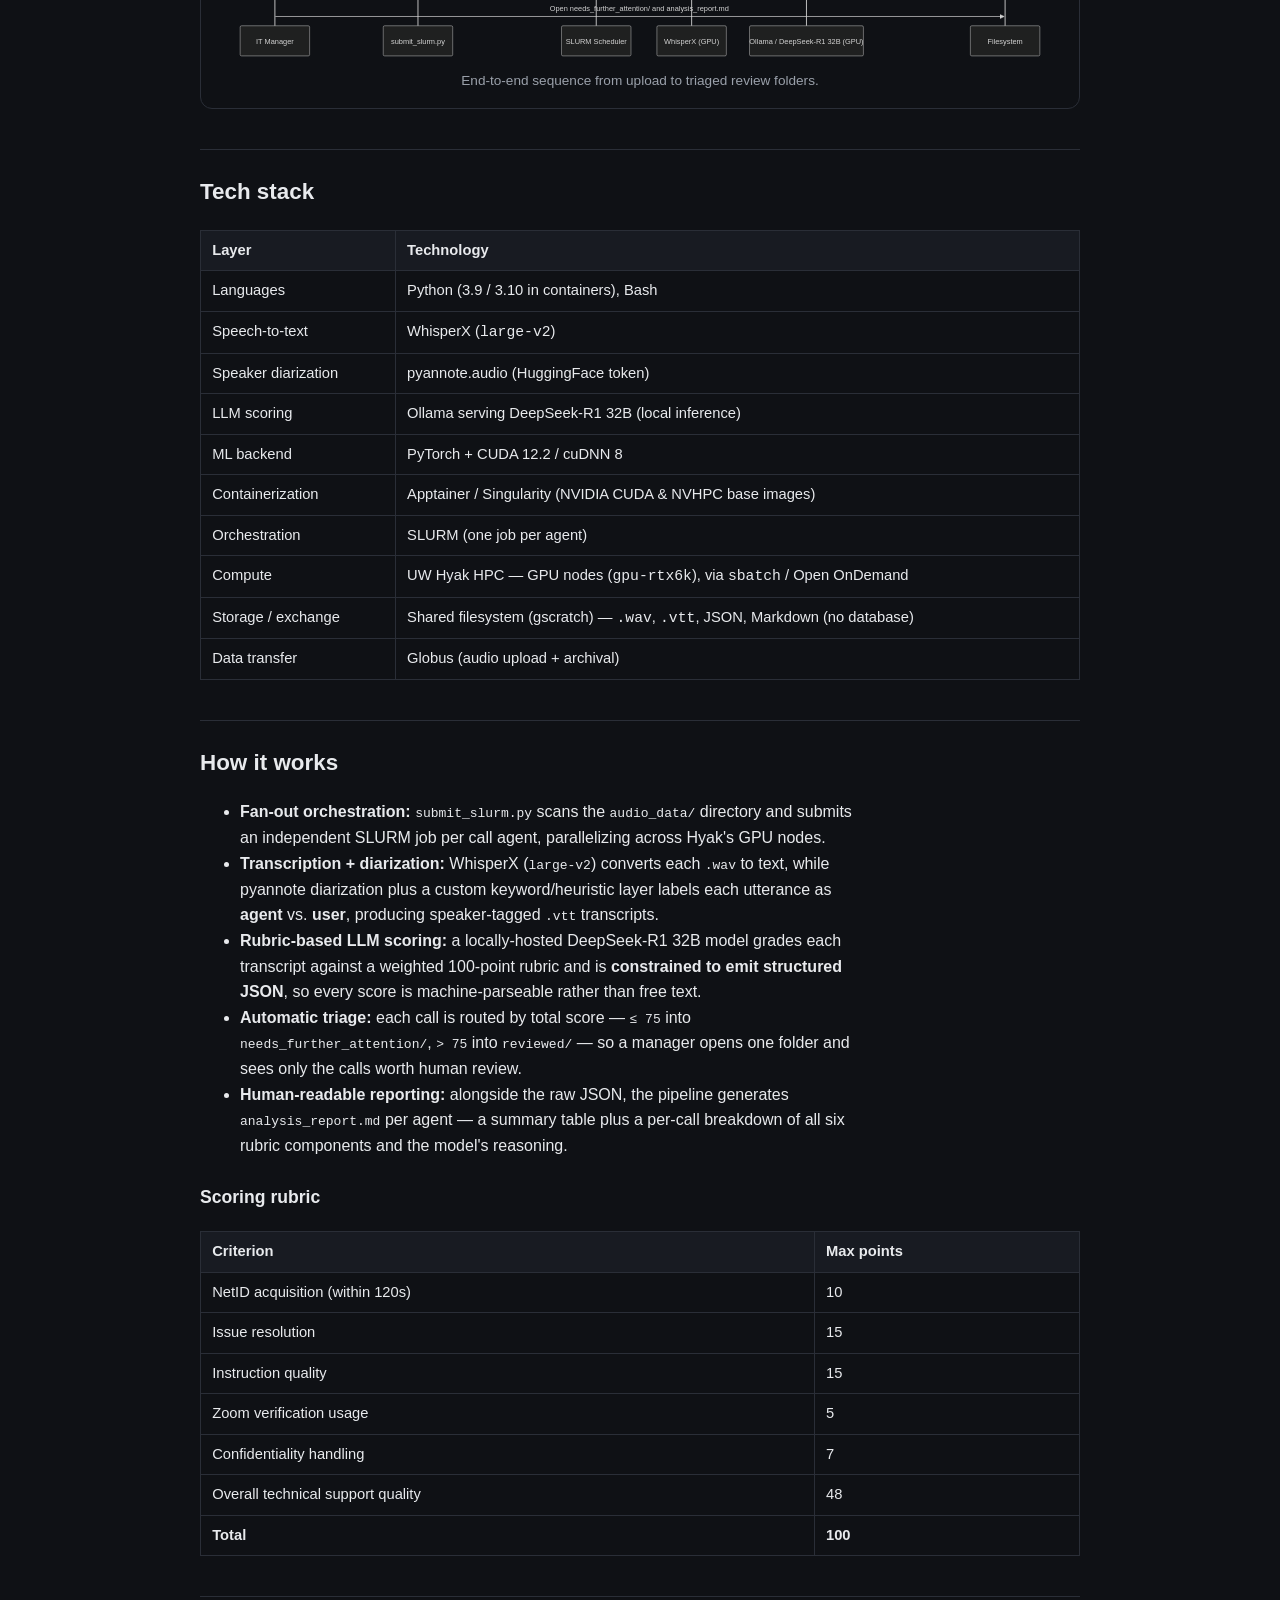
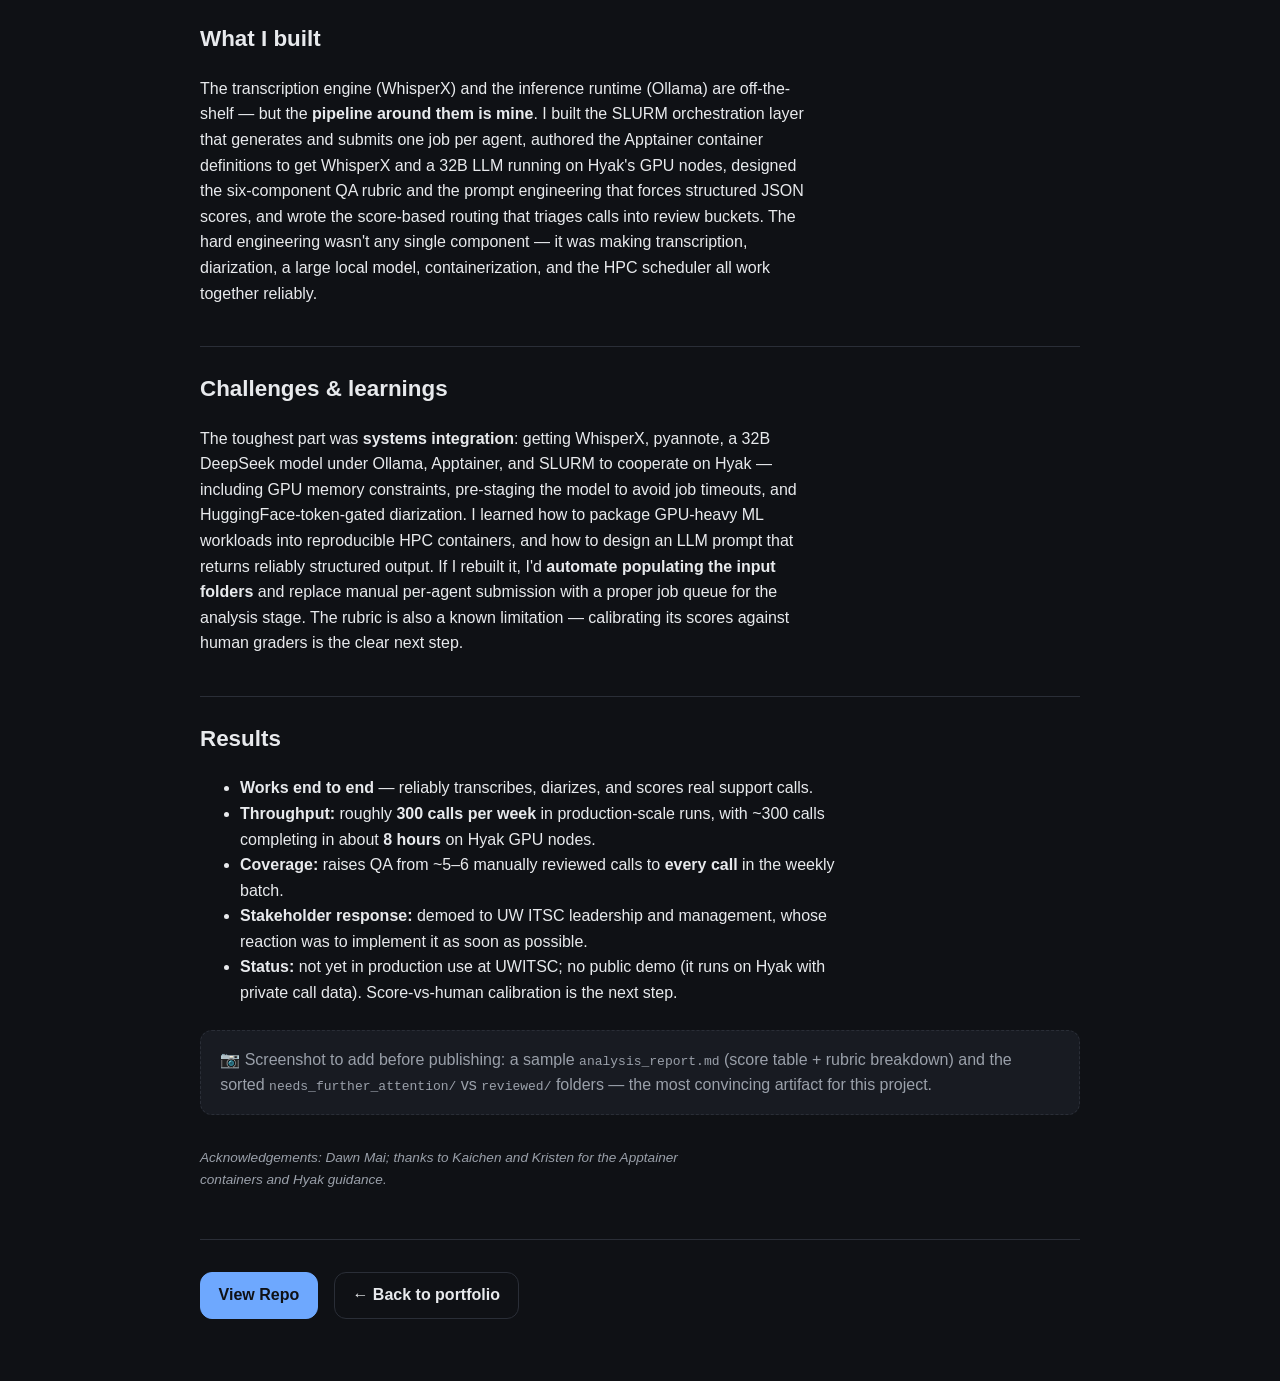
==== commit c9c0bcc1: "content: clarify 5-6 calls is per assigned agent" ====
--- a/projects/call-center-qa.html
+++ b/projects/call-center-qa.html
@@ -29,9 +29,10 @@
     <p>
       The UW IT Service Center handles hundreds of support calls a week, but quality
       assurance was a manual bottleneck. A manager could realistically listen to and
-      grade only <strong>5–6 calls</strong> per review cycle — a tiny, hand-picked
-      sample of everything that actually happened on the phones. The calls that most
-      needed a second look were as likely to be missed as found.
+      grade only <strong>5–6 calls per agent assigned to them</strong> each review
+      cycle — a tiny, hand-picked sample of everything that actually happened on the
+      phones. The calls that most needed a second look were as likely to be missed as
+      found.
     </p>
 
     <h2>What it does</h2>
